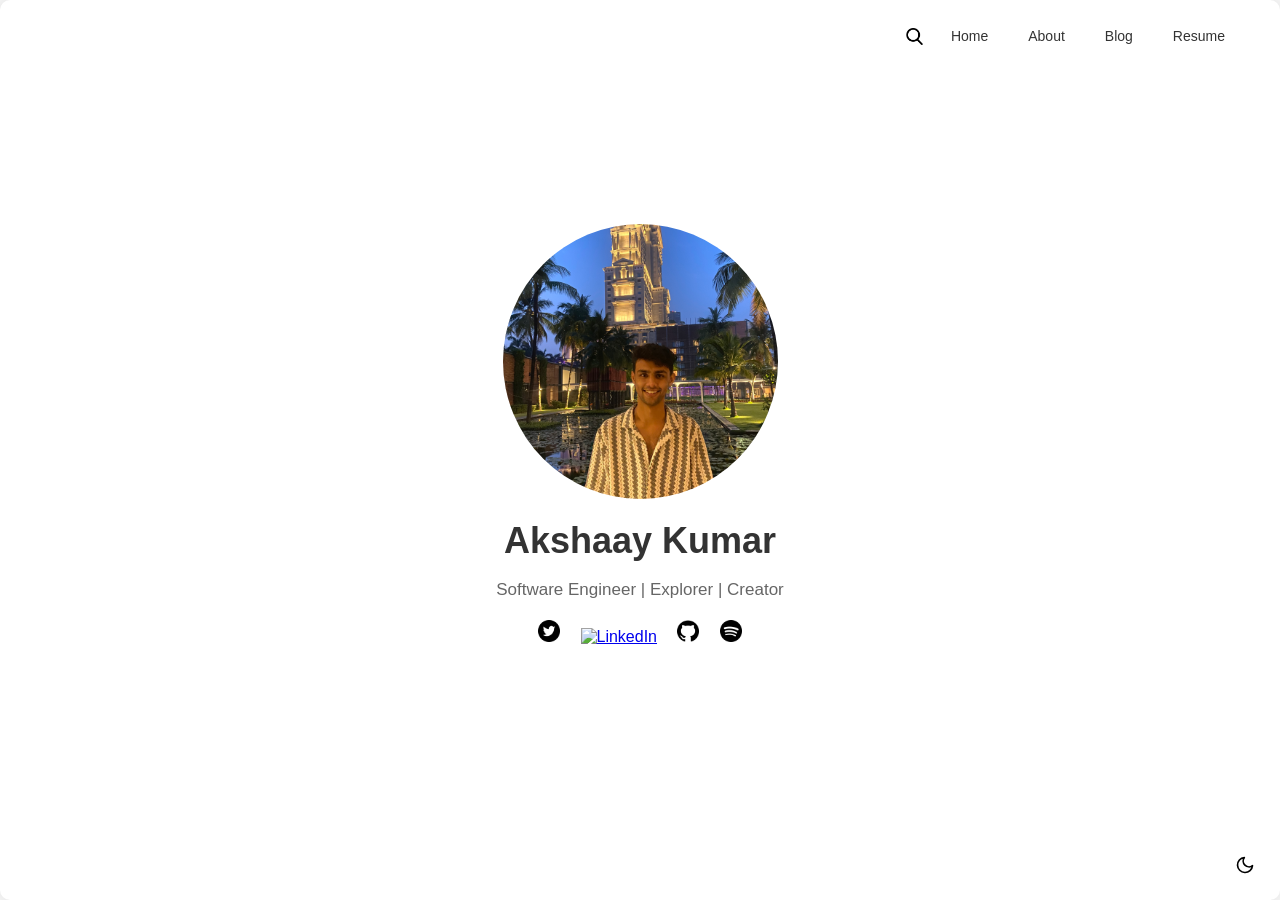
==== index.html @ 173fdc9d "Reorganized website with proper directory structure and separated CSS/JS files" ====
<!DOCTYPE html>
<html lang="en">
<head>
    <meta charset="UTF-8">
    <meta name="viewport" content="width=device-width, initial-scale=1.0">
    <title>Akshaay Kumar</title>
    <link rel="icon" href="assets/images/tree_1.png" type="image/png">
    <link rel="stylesheet" href="assets/css/main.css">
</head>
<body>
    <div class="container">
        <div class="top-right-container">
            <div class="search-box">
                <form onsubmit="return false;">
                    <input type="text" id="search-input" placeholder="Search...">
                    <button onclick="searchContent()">Search</button>
                </form>
            </div>
            <img src="assets/images/search.png" class="search-icon" onclick="toggleSearch()" alt="Search">
            <div class="links">
                <a href="index.html">Home</a>
                <a href="about.html">About</a>
                <a href="blog.html">Blog</a>
                <a href="resume.html">Resume</a>
            </div>
        </div>
        
        <img src="assets/images/profile_2.jpg" alt="Akshaay Kumar" class="profile-pic">
        <h1>Akshaay Kumar</h1>
        <p>Software Engineer | Explorer | Creator</p>
        
        <div class="social-icons">
            <a href="https://twitter.com" target="_blank"><img src="assets/images/twitter_1.png" alt="Twitter"></a>
            <a href="https://linkedin.com" target="_blank"><img src="assets/images/linkedin.png" alt="LinkedIn"></a>
            <a href="https://github.com" target="_blank"><img src="assets/images/github.png" alt="GitHub"></a>
            <a href="https://spotify.com" target="_blank"><img src="assets/images/spotify.png" alt="Spotify"></a>
        </div>
        
        <button class="mode-toggle" aria-label="Toggle dark/light mode">
            <svg class="sun" xmlns="http://www.w3.org/2000/svg" width="24" height="24" viewBox="0 0 24 24" fill="none" stroke="currentColor" stroke-width="2" stroke-linecap="round" stroke-linejoin="round">
                <circle cx="12" cy="12" r="5"></circle>
                <line x1="12" y1="1" x2="12" y2="3"></line>
                <line x1="12" y1="21" x2="12" y2="23"></line>
                <line x1="4.22" y1="4.22" x2="5.64" y2="5.64"></line>
                <line x1="18.36" y1="18.36" x2="19.78" y2="19.78"></line>
                <line x1="1" y1="12" x2="3" y2="12"></line>
                <line x1="21" y1="12" x2="23" y2="12"></line>
                <line x1="4.22" y1="19.78" x2="5.64" y2="18.36"></line>
                <line x1="18.36" y1="5.64" x2="19.78" y2="4.22"></line>
            </svg>
            <svg class="moon" xmlns="http://www.w3.org/2000/svg" width="24" height="24" viewBox="0 0 24 24" fill="none" stroke="currentColor" stroke-width="2" stroke-linecap="round" stroke-linejoin="round">
                <path d="M21 12.79A9 9 0 1 1 11.21 3 7 7 0 0 0 21 12.79z"></path>
            </svg>
        </button>
    </div>

    <script src="assets/js/main/main.js"></script>
</body>
</html>
---- assets/css/main.css ----
body {
    font-family: Arial, sans-serif;
    background-color: #f7f7f7;
    color: #333;
    margin: 0;
    padding: 0;
    display: flex;
    align-items: center;
    justify-content: center;
    height: 100vh;
    width: 100vw;
    overflow: hidden;
    transition: background-color 0.3s, color 0.3s;
}

.container {
    text-align: center;
    background-color: white;
    padding: 40px;
    border-radius: 10px;
    box-shadow: 0 0 15px rgba(0, 0, 0, 0.1);
    width: 100%;
    height: 100%;
    display: flex;
    flex-direction: column;
    align-items: center;
    justify-content: center;
    box-sizing: border-box;
    position: relative;
    transition: background-color 0.3s, color 0.3s;
}

.profile-pic {
    width: 275px;
    height: 275px;
    border-radius: 50%;
    object-fit: cover;
    margin-bottom: 20px;
    transition: transform 0.3s;
}

.profile-pic:hover {
    transform: scale(1.1);
}

h1 {
    font-size: 36px;
    color: #333;
    margin: 1px 0;
    font-weight: bold;
}

p {
    font-size: 17px;
    color: #666;
    margin-bottom: 20px;
}

.social-icons {
    margin-bottom: 30px;
}

.social-icons img {
    width: 22px;
    height: 22px;
    margin: 0 8px;
    cursor: pointer;
    transition: filter 0.3s;
}

.social-icons img:active {
    filter: hue-rotate(180deg) saturate(300%) brightness(0.7);
}

.top-right-container {
    position: absolute;
    top: 20px;
    right: 20px;
    display: flex;
    align-items: center;
}

.search-box {
    position: relative;
    display: none;
    align-items: center;
    transition: width 0.3s ease;
}

.search-box input[type="text"] {
    font-size: 14px;
    padding: 8px 12px;
    border: 1px solid #ccc;
    border-radius: 5px;
    width: 200px;
    box-shadow: 0 0 5px rgba(0, 0, 0, 0.2);
    transition: transform 0.3s ease;
}

.search-box button {
    padding: 8px 10px;
    font-size: 14px;
    cursor: pointer;
    border: 1px solid #ccc;
    border-radius: 5px;
    margin-left: 5px;
    background-color: #f7f7f7;
}

.search-icon {
    cursor: pointer;
    margin-right: 8px;
    width: 17px;
    height: 17px;
    transition: transform 0.3s ease, filter 0.3s ease;
}

.search-icon:hover {
    transform: scale(1.2);
    filter: brightness(0.8);
}

.links {
    display: flex;
    align-items: center;
    margin-right: 15px;
}

.links a {
    font-size: 14px;
    color: #333;
    text-decoration: none;
    margin: 0 8px;
    padding: 8px 12px;
    border-radius: 5px;
    position: relative;
    transition: color 0.3s;
}

.links a::after {
    content: '';
    position: absolute;
    width: 0;
    height: 3px;
    display: block;
    margin-top: 5px;
    right: 0;
    background: rgb(0, 128, 85);
    transition: width 0.3s ease;
}

.links a:hover::after {
    width: 100%;
    left: 0;
    background: rgb(0, 113, 128);
}

.mode-toggle {
    width: 30px;
    height: 30px;
    cursor: pointer;
    background-color: transparent;
    border: none;
    padding: 0;
    display: flex;
    align-items: center;
    justify-content: center;
    position: absolute;
    bottom: 20px;
    right: 20px;
    transition: transform 0.3s ease;
}

.mode-toggle:hover {
    transform: scale(1.1);
}

.mode-toggle svg {
    width: 20px;
    height: 20px;
}

.dark-mode .mode-toggle .sun {
    display: block;
}

.dark-mode .mode-toggle .moon {
    display: none;
}

.mode-toggle .sun {
    display: none;
}

.mode-toggle .moon {
    display: block;
}

.dark-mode {
    background-color: #333;
    color: #f7f7f7;
}

.dark-mode .container {
    background-color: #444;
    color: #f7f7f7;
}

.dark-mode h1 {
    color: white;
}

.dark-mode .links a {
    color: #f7f7f7;
}

.dark-mode .social-icons img {
    filter: invert(100%);
}

.highlight {
    background-color: yellow;
}
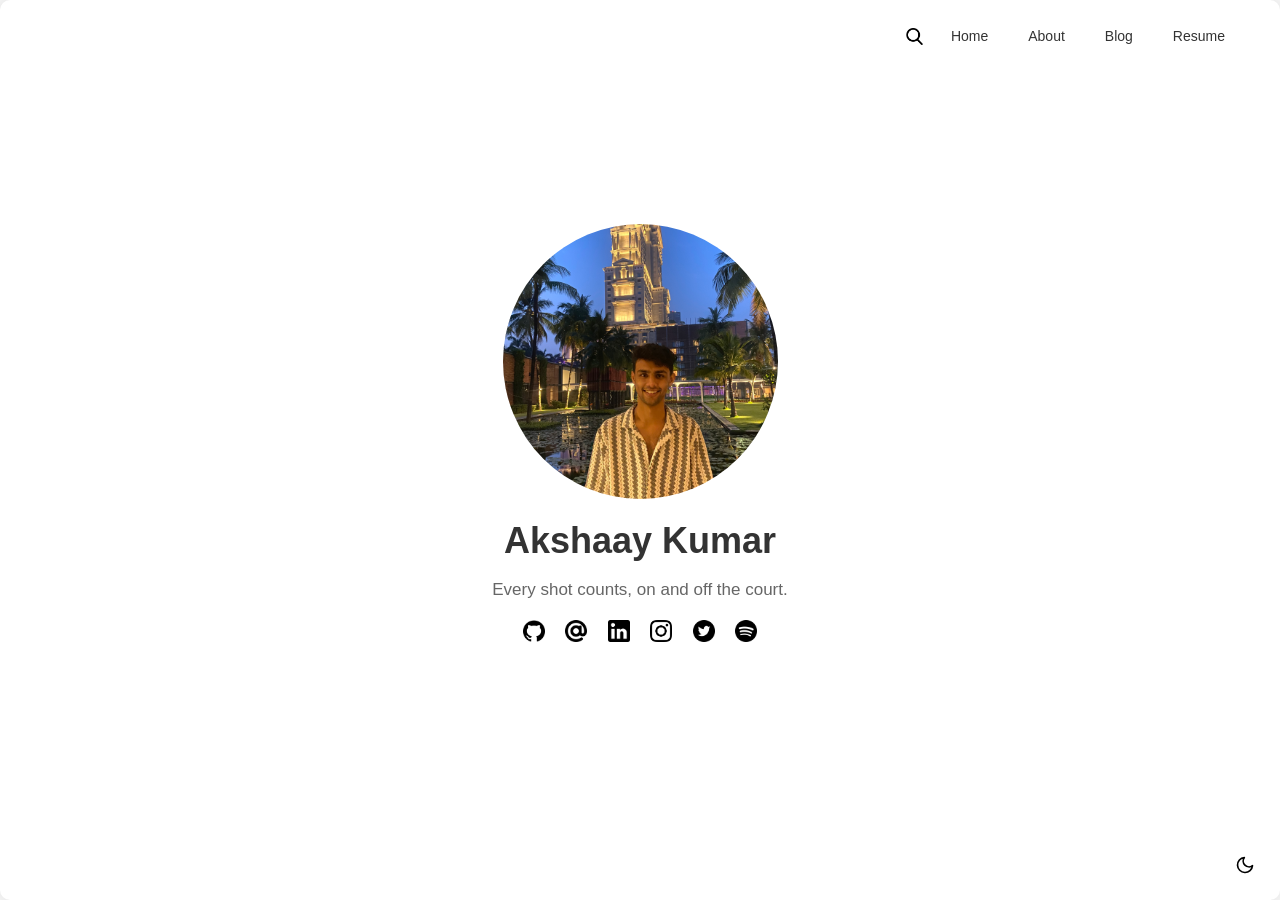
==== commit 69a18464: "Update website with new styling and content" ====
--- a/index.html
+++ b/index.html
@@ -1,60 +1,62 @@
-<!DOCTYPE html>
-<html lang="en">
-<head>
-    <meta charset="UTF-8">
-    <meta name="viewport" content="width=device-width, initial-scale=1.0">
-    <title>Akshaay Kumar</title>
-    <link rel="icon" href="assets/images/tree_1.png" type="image/png">
-    <link rel="stylesheet" href="assets/css/main.css">
-</head>
-<body>
-    <div class="container">
-        <div class="top-right-container">
-            <div class="search-box">
-                <form onsubmit="return false;">
-                    <input type="text" id="search-input" placeholder="Search...">
-                    <button onclick="searchContent()">Search</button>
-                </form>
-            </div>
-            <img src="assets/images/search.png" class="search-icon" onclick="toggleSearch()" alt="Search">
-            <div class="links">
-                <a href="index.html">Home</a>
-                <a href="about.html">About</a>
-                <a href="blog.html">Blog</a>
-                <a href="resume.html">Resume</a>
-            </div>
-        </div>
-        
-        <img src="assets/images/profile_2.jpg" alt="Akshaay Kumar" class="profile-pic">
-        <h1>Akshaay Kumar</h1>
-        <p>Software Engineer | Explorer | Creator</p>
-        
-        <div class="social-icons">
-            <a href="https://twitter.com" target="_blank"><img src="assets/images/twitter_1.png" alt="Twitter"></a>
-            <a href="https://linkedin.com" target="_blank"><img src="assets/images/linkedin.png" alt="LinkedIn"></a>
-            <a href="https://github.com" target="_blank"><img src="assets/images/github.png" alt="GitHub"></a>
-            <a href="https://spotify.com" target="_blank"><img src="assets/images/spotify.png" alt="Spotify"></a>
-        </div>
-        
-        <button class="mode-toggle" aria-label="Toggle dark/light mode">
-            <svg class="sun" xmlns="http://www.w3.org/2000/svg" width="24" height="24" viewBox="0 0 24 24" fill="none" stroke="currentColor" stroke-width="2" stroke-linecap="round" stroke-linejoin="round">
-                <circle cx="12" cy="12" r="5"></circle>
-                <line x1="12" y1="1" x2="12" y2="3"></line>
-                <line x1="12" y1="21" x2="12" y2="23"></line>
-                <line x1="4.22" y1="4.22" x2="5.64" y2="5.64"></line>
-                <line x1="18.36" y1="18.36" x2="19.78" y2="19.78"></line>
-                <line x1="1" y1="12" x2="3" y2="12"></line>
-                <line x1="21" y1="12" x2="23" y2="12"></line>
-                <line x1="4.22" y1="19.78" x2="5.64" y2="18.36"></line>
-                <line x1="18.36" y1="5.64" x2="19.78" y2="4.22"></line>
-            </svg>
-            <svg class="moon" xmlns="http://www.w3.org/2000/svg" width="24" height="24" viewBox="0 0 24 24" fill="none" stroke="currentColor" stroke-width="2" stroke-linecap="round" stroke-linejoin="round">
-                <path d="M21 12.79A9 9 0 1 1 11.21 3 7 7 0 0 0 21 12.79z"></path>
-            </svg>
-        </button>
-    </div>
-
-    <script src="assets/js/main/main.js"></script>
-</body>
-</html>
+<!DOCTYPE html>
+<html lang="en">
+<head>
+    <meta charset="UTF-8">
+    <meta name="viewport" content="width=device-width, initial-scale=1.0">
+    <title>Akshaay Kumar</title>
+    <link rel="icon" href="assets/images/tree_1.png" type="image/png">
+    <link rel="stylesheet" href="assets/css/main.css">
+</head>
+<body>
+    <div class="container">
+        <div class="top-right-container">
+            <div class="search-box">
+                <form onsubmit="return false;">
+                    <input type="text" id="search-input" placeholder="Search...">
+                    <button onclick="searchContent()">Search</button>
+                </form>
+            </div>
+            <img src="assets/images/search.png" class="search-icon" onclick="toggleSearch()" alt="Search">
+            <div class="links">
+                <a href="index.html">Home</a>
+                <a href="about.html">About</a>
+                <a href="blog.html">Blog</a>
+                <a href="resume.html">Resume</a>
+            </div>
+        </div>
+        
+        <img src="assets/images/profile_2.jpg" alt="Akshaay Kumar" class="profile-pic">
+        <h1>Akshaay Kumar</h1>
+        <p>Every shot counts, on and off the court.</p>
+        
+        <div class="social-icons">
+            <a href="https://github.com/Akshaay1" target="_blank"><img src="assets/images/github.png" alt="GitHub"></a>
+            <a href="mailto:akshay1234avi@gmail.com"><img src="assets/images/at.png" alt="Email"></a>
+            <a href="https://www.linkedin.com/in/akshaay-kumar/" target="_blank"><img src="assets/images/linkedin-logo.png" alt="LinkedIn"></a>
+            <a href="https://www.instagram.com/akshaay__1/" target="_blank"><img src="assets/images/ig.png" alt="Instagram"></a>
+            <a href="https://x.com/Akshaay520938" target="_blank"><img src="assets/images/twitter_1.png" alt="Twitter"></a>
+            <a href="https://open.spotify.com/playlist/3AGcyWmyR998opRzUDGKtK?si=bf96e6f54e6a4144" target="_blank"><img src="assets/images/spotify.png" alt="Spotify"></a>
+        </div>
+        
+        <button class="mode-toggle" aria-label="Toggle dark/light mode">
+            <svg class="sun" xmlns="http://www.w3.org/2000/svg" width="24" height="24" viewBox="0 0 24 24" fill="none" stroke="currentColor" stroke-width="2" stroke-linecap="round" stroke-linejoin="round">
+                <circle cx="12" cy="12" r="5"></circle>
+                <line x1="12" y1="1" x2="12" y2="3"></line>
+                <line x1="12" y1="21" x2="12" y2="23"></line>
+                <line x1="4.22" y1="4.22" x2="5.64" y2="5.64"></line>
+                <line x1="18.36" y1="18.36" x2="19.78" y2="19.78"></line>
+                <line x1="1" y1="12" x2="3" y2="12"></line>
+                <line x1="21" y1="12" x2="23" y2="12"></line>
+                <line x1="4.22" y1="19.78" x2="5.64" y2="18.36"></line>
+                <line x1="18.36" y1="5.64" x2="19.78" y2="4.22"></line>
+            </svg>
+            <svg class="moon" xmlns="http://www.w3.org/2000/svg" width="24" height="24" viewBox="0 0 24 24" fill="none" stroke="currentColor" stroke-width="2" stroke-linecap="round" stroke-linejoin="round">
+                <path d="M21 12.79A9 9 0 1 1 11.21 3 7 7 0 0 0 21 12.79z"></path>
+            </svg>
+        </button>
+    </div>
+
+    <script src="assets/js/main/main.js"></script>
+</body>
+</html>
  
--- a/assets/css/main.css
+++ b/assets/css/main.css
@@ -197,12 +197,12 @@
 }
 
 .dark-mode {
-    background-color: #333;
+    background-color: #1a1a2e;
     color: #f7f7f7;
 }
 
 .dark-mode .container {
-    background-color: #444;
+    background-color: rgba(36, 36, 93, 0.7);
     color: #f7f7f7;
 }
 
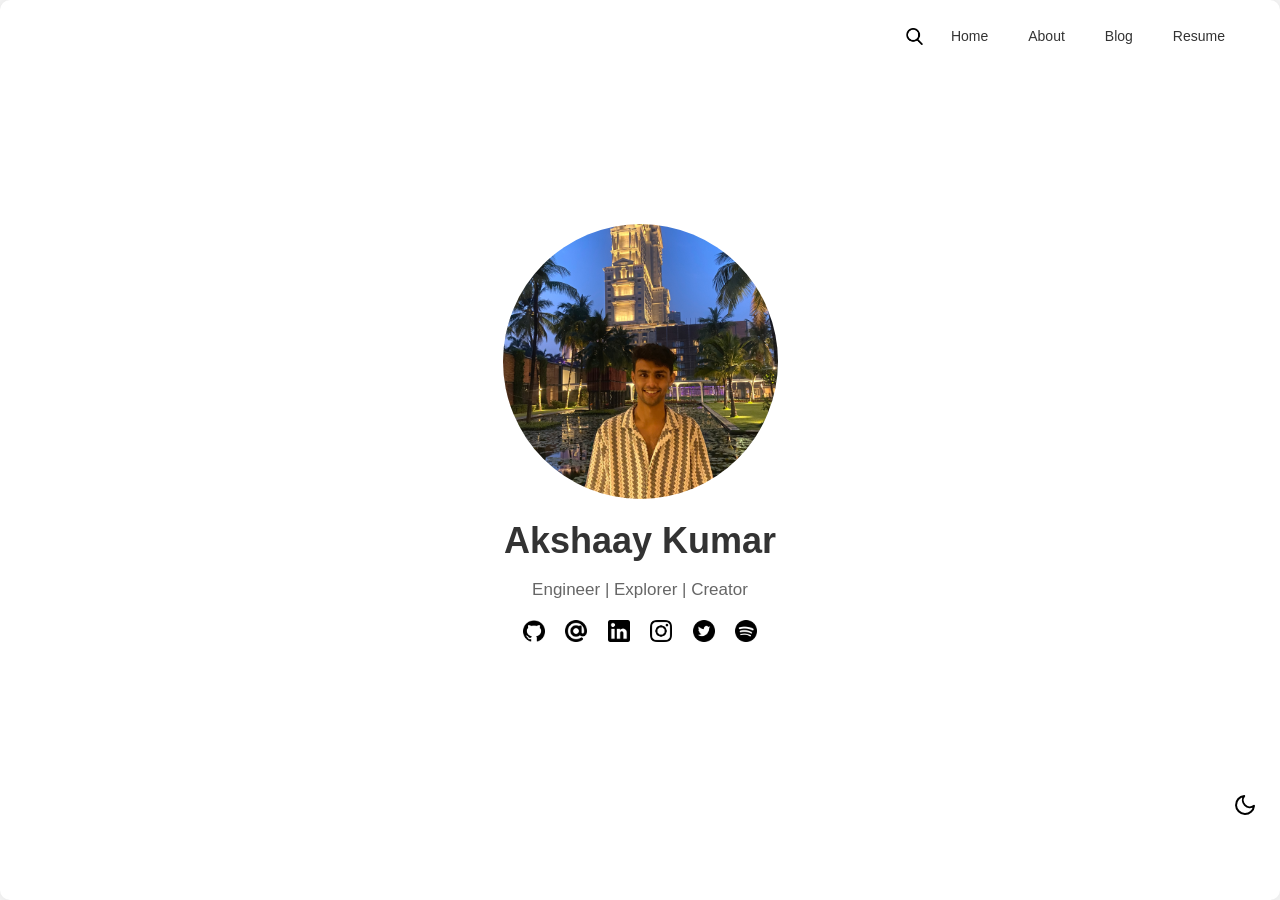
==== commit 9e97e17f: "Updated mode toggle button in index.html to match about.html and fixed CSS styling" ====
--- a/index.html
+++ b/index.html
@@ -27,7 +27,7 @@
         
         <img src="assets/images/profile_2.jpg" alt="Akshaay Kumar" class="profile-pic">
         <h1>Akshaay Kumar</h1>
-        <p>Every shot counts, on and off the court.</p>
+        <p>Engineer | Explorer | Creator</p>
         
         <div class="social-icons">
             <a href="https://github.com/Akshaay1" target="_blank"><img src="assets/images/github.png" alt="GitHub"></a>
@@ -39,6 +39,9 @@
         </div>
         
         <button class="mode-toggle" aria-label="Toggle dark/light mode">
+            <svg class="moon" xmlns="http://www.w3.org/2000/svg" width="24" height="24" viewBox="0 0 24 24" fill="none" stroke="currentColor" stroke-width="2" stroke-linecap="round" stroke-linejoin="round">
+                <path d="M21 12.79A9 9 0 1 1 11.21 3 7 7 0 0 0 21 12.79z"></path>
+            </svg>
             <svg class="sun" xmlns="http://www.w3.org/2000/svg" width="24" height="24" viewBox="0 0 24 24" fill="none" stroke="currentColor" stroke-width="2" stroke-linecap="round" stroke-linejoin="round">
                 <circle cx="12" cy="12" r="5"></circle>
                 <line x1="12" y1="1" x2="12" y2="3"></line>
@@ -50,9 +53,6 @@
                 <line x1="4.22" y1="19.78" x2="5.64" y2="18.36"></line>
                 <line x1="18.36" y1="5.64" x2="19.78" y2="4.22"></line>
             </svg>
-            <svg class="moon" xmlns="http://www.w3.org/2000/svg" width="24" height="24" viewBox="0 0 24 24" fill="none" stroke="currentColor" stroke-width="2" stroke-linecap="round" stroke-linejoin="round">
-                <path d="M21 12.79A9 9 0 1 1 11.21 3 7 7 0 0 0 21 12.79z"></path>
-            </svg>
         </button>
     </div>
 
--- a/assets/css/main.css
+++ b/assets/css/main.css
@@ -165,10 +165,11 @@
     display: flex;
     align-items: center;
     justify-content: center;
-    position: absolute;
-    bottom: 20px;
+    position: fixed;
+    bottom: 80px;
     right: 20px;
     transition: transform 0.3s ease;
+    z-index: 200;
 }
 
 .mode-toggle:hover {
@@ -176,8 +177,8 @@
 }
 
 .mode-toggle svg {
-    width: 20px;
-    height: 20px;
+    width: 24px;
+    height: 24px;
 }
 
 .dark-mode .mode-toggle .sun {
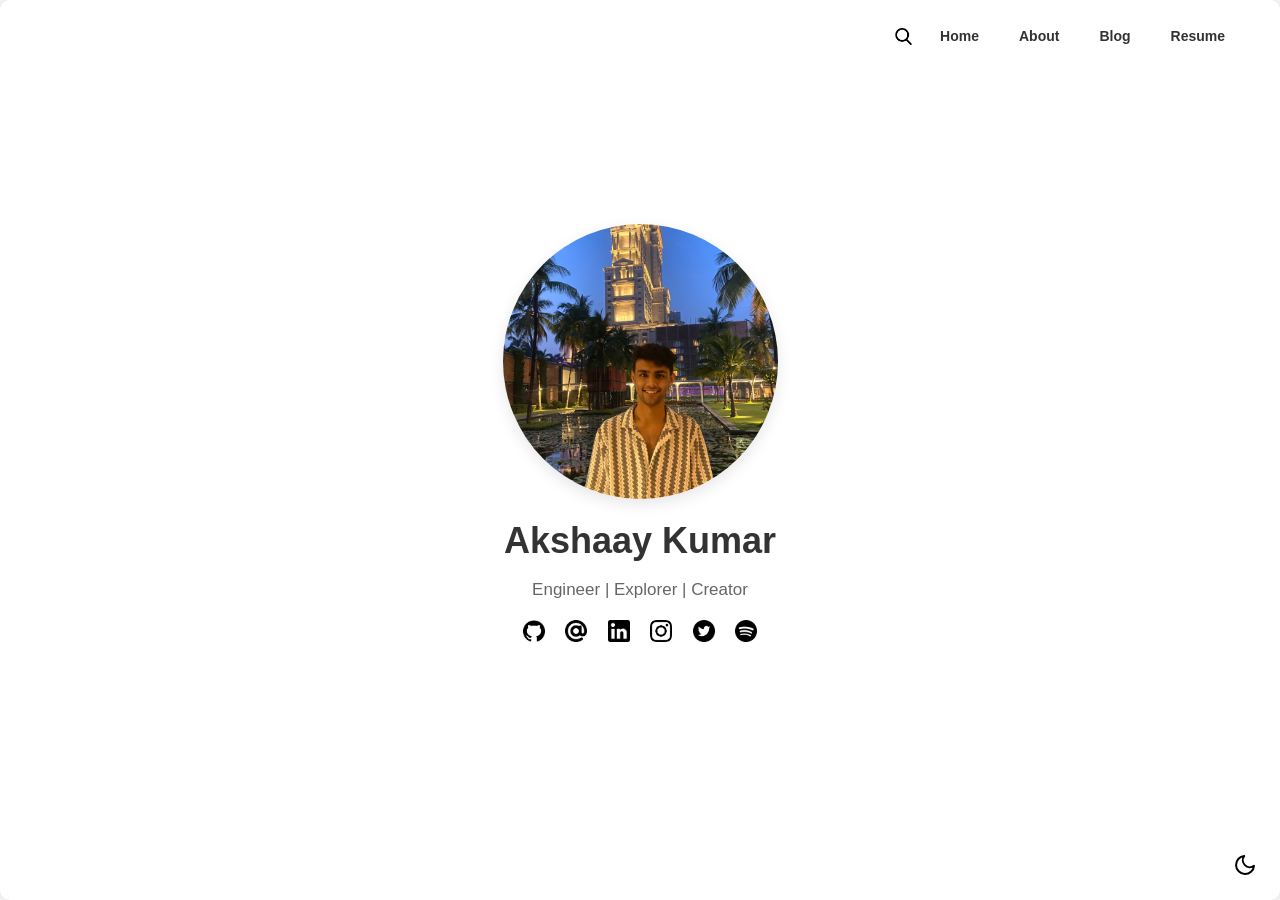
==== commit a03028eb: "Add interactive fun section with basketball game, update resume links to Google Drive, and clean up " ====
--- a/index.html
+++ b/index.html
@@ -21,7 +21,7 @@
                 <a href="index.html">Home</a>
                 <a href="about.html">About</a>
                 <a href="blog.html">Blog</a>
-                <a href="resume.html">Resume</a>
+                <a href="https://drive.google.com/file/d/1EkOvN1kp0WNBjv0qwc8aevnZOMot4TyZ/view?usp=sharing" target="_blank">Resume</a>
             </div>
         </div>
         
--- a/assets/css/main.css
+++ b/assets/css/main.css
@@ -36,11 +36,14 @@
     border-radius: 50%;
     object-fit: cover;
     margin-bottom: 20px;
-    transition: transform 0.3s;
+    transition: transform 0.3s, box-shadow 0.3s;
+    box-shadow: 0 5px 15px rgba(0, 0, 0, 0.1);
+    cursor: pointer;
 }
 
 .profile-pic:hover {
-    transform: scale(1.1);
+    transform: translateY(-10px);
+    box-shadow: 0 10px 25px rgba(0, 191, 255, 0.4);
 }
 
 h1 {
@@ -135,6 +138,7 @@
     border-radius: 5px;
     position: relative;
     transition: color 0.3s;
+    font-weight: bold;
 }
 
 .links a::after {
@@ -145,14 +149,13 @@
     display: block;
     margin-top: 5px;
     right: 0;
-    background: rgb(0, 128, 85);
+    background: #00bfff;
     transition: width 0.3s ease;
 }
 
 .links a:hover::after {
     width: 100%;
     left: 0;
-    background: rgb(0, 113, 128);
 }
 
 .mode-toggle {
@@ -166,7 +169,7 @@
     align-items: center;
     justify-content: center;
     position: fixed;
-    bottom: 80px;
+    bottom: 20px;
     right: 20px;
     transition: transform 0.3s ease;
     z-index: 200;
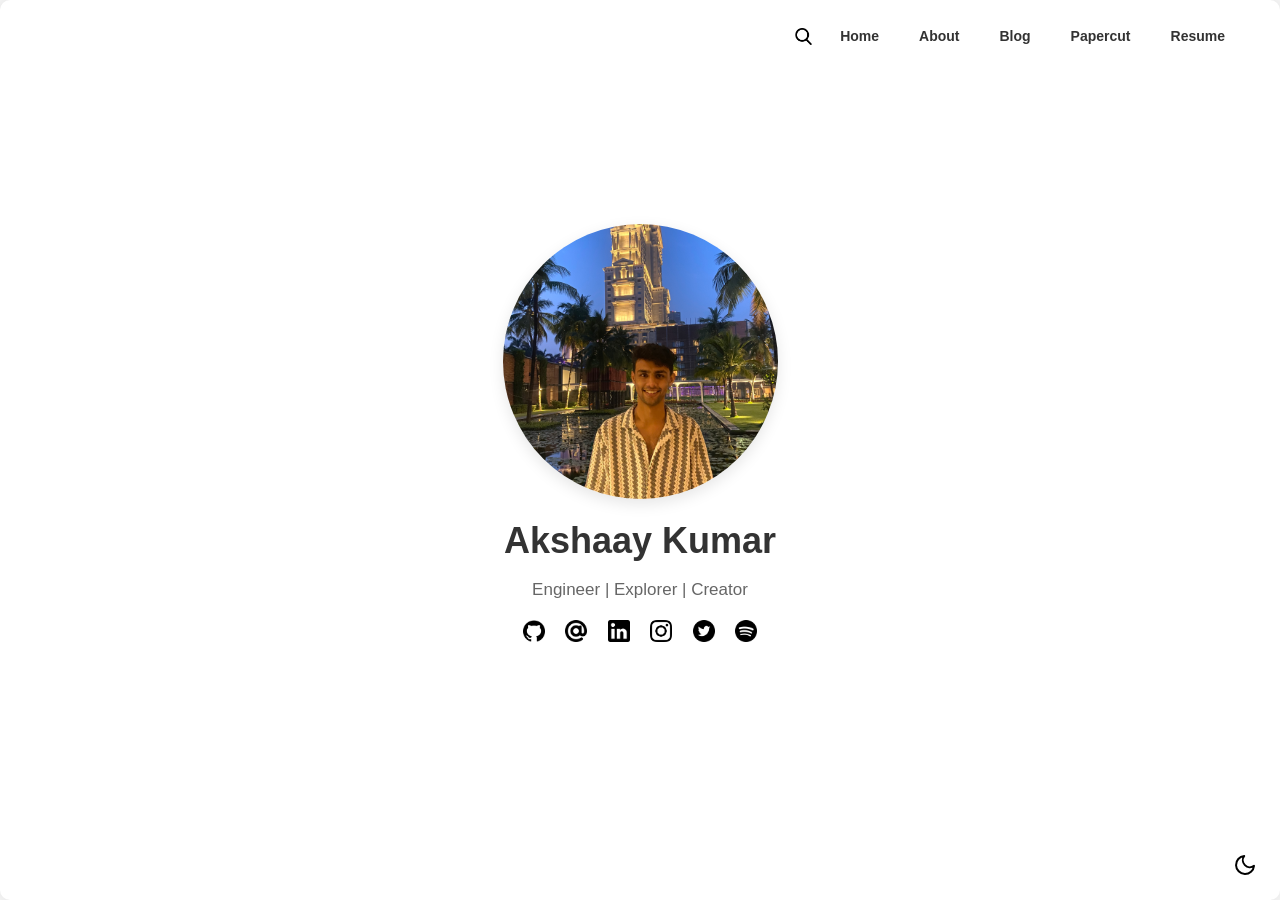
==== commit 9a000c2b: "Add Papercut to nav; ship updated Papercut page (links + Ideas & Reviews)" ====
--- a/index.html
+++ b/index.html
@@ -21,6 +21,7 @@
                 <a href="index.html">Home</a>
                 <a href="about.html">About</a>
                 <a href="blog.html">Blog</a>
+                <a href="papercut/index.html">Papercut</a>
                 <a href="https://drive.google.com/file/d/1EkOvN1kp0WNBjv0qwc8aevnZOMot4TyZ/view?usp=sharing" target="_blank">Resume</a>
             </div>
         </div>
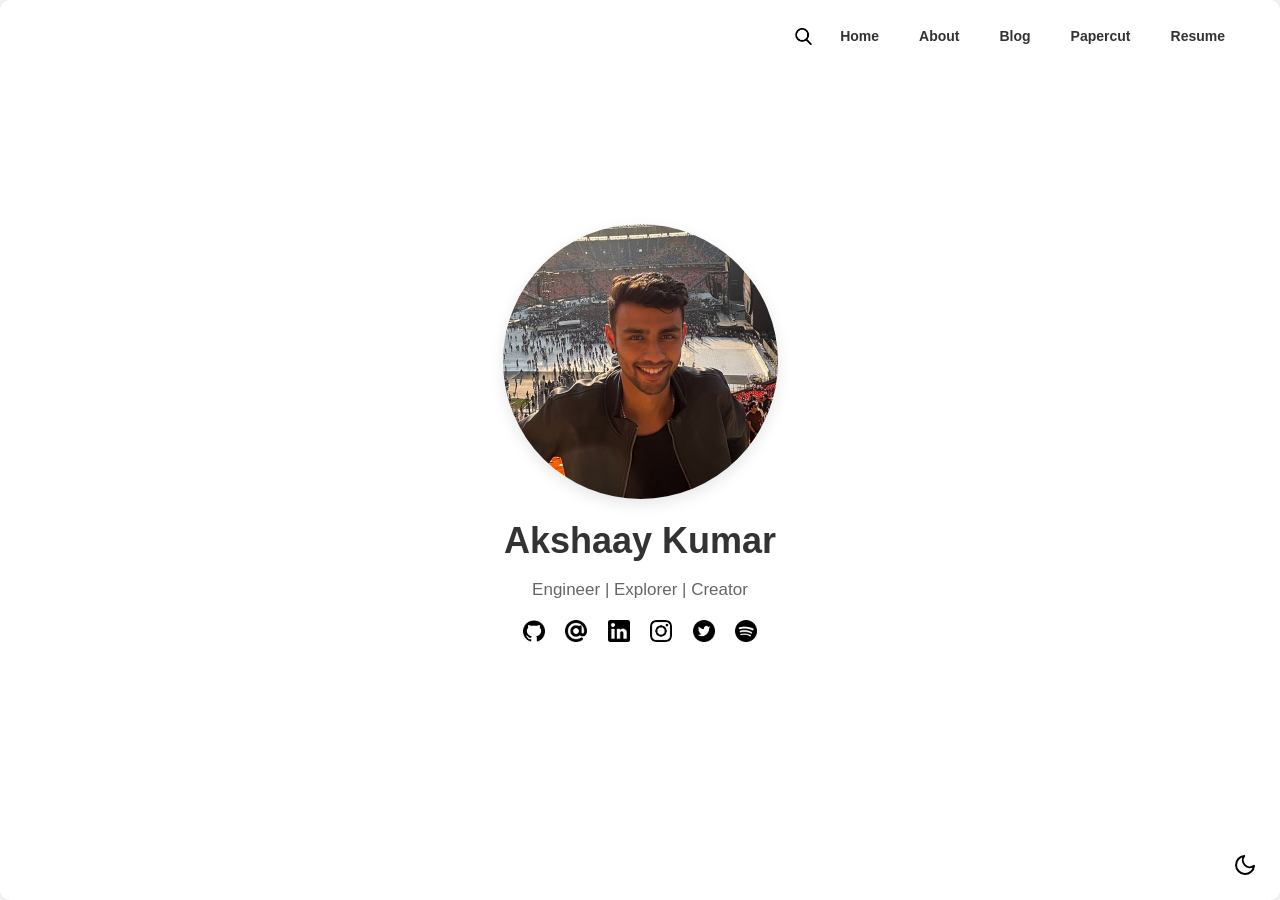
==== commit a83df46d: "Update homepage profile photo" ====
--- a/index.html
+++ b/index.html
@@ -26,7 +26,7 @@
             </div>
         </div>
         
-        <img src="assets/images/profile_2.jpg" alt="Akshaay Kumar" class="profile-pic">
+        <img src="assets/images/profile_stadium.jpg" alt="Akshaay Kumar" class="profile-pic">
         <h1>Akshaay Kumar</h1>
         <p>Engineer | Explorer | Creator</p>
         
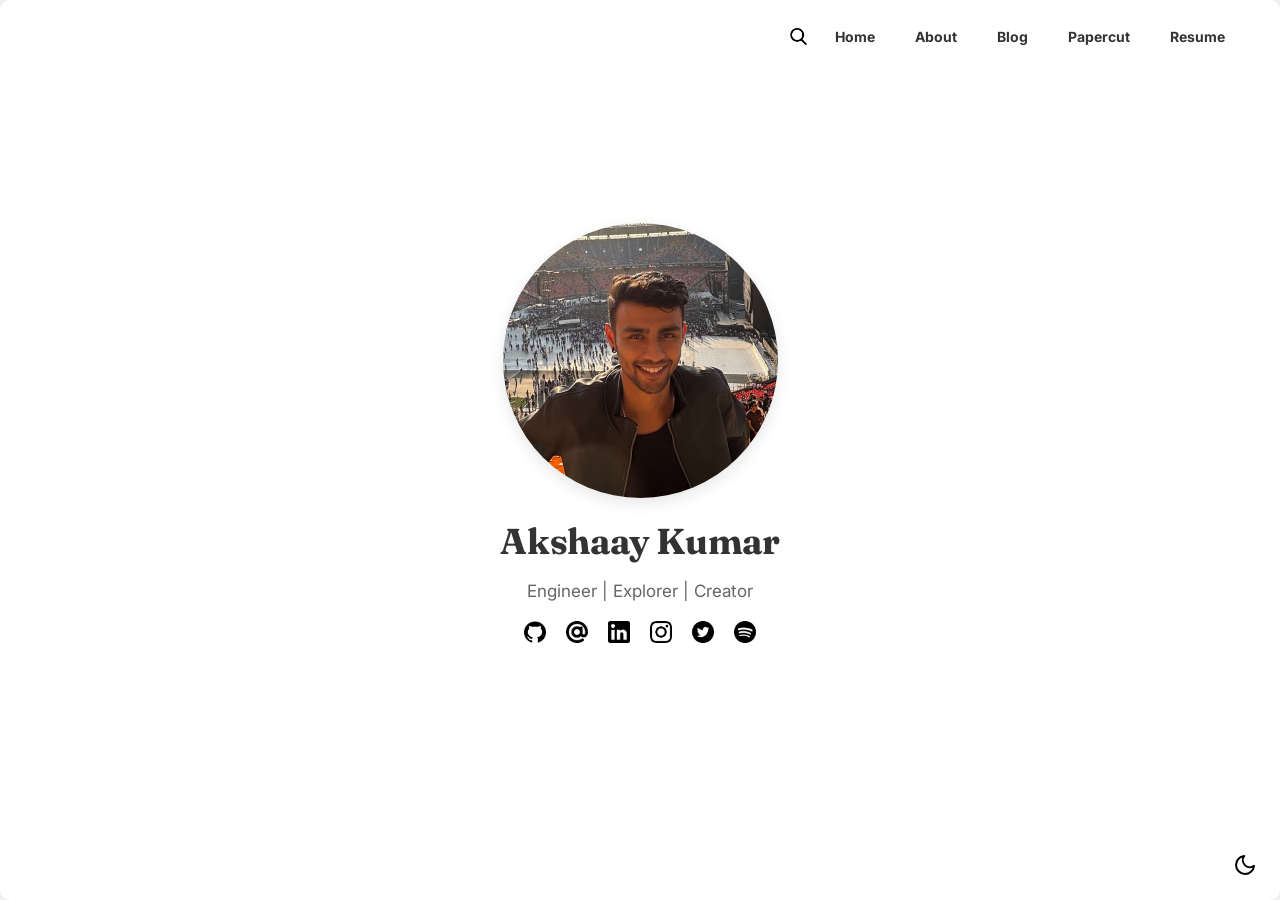
==== commit 03e4778e: "Open the basketball net (no more closed cone); add working site-wide search with ranked results + ju" ====
--- a/index.html
+++ b/index.html
@@ -12,11 +12,12 @@
         <div class="top-right-container">
             <div class="search-box">
                 <form onsubmit="return false;">
-                    <input type="text" id="search-input" placeholder="Search...">
-                    <button onclick="searchContent()">Search</button>
+                    <input type="text" id="search-input" placeholder="Search the site..." autocomplete="off">
+                    <button type="submit">Search</button>
                 </form>
+                <div id="search-results" class="search-results"></div>
             </div>
-            <img src="assets/images/search.png" class="search-icon" onclick="toggleSearch()" alt="Search">
+            <img src="assets/images/search.png" class="search-icon" alt="Search">
             <div class="links">
                 <a href="index.html">Home</a>
                 <a href="about.html">About</a>
--- a/assets/css/main.css
+++ b/assets/css/main.css
@@ -1,5 +1,17 @@
+@import url('https://fonts.googleapis.com/css2?family=Fraunces:opsz,wght@9..144,400;9..144,500;9..144,600&family=Inter:wght@400;500;600;700&display=swap');
+:root{
+  --sans:"Inter",-apple-system,BlinkMacSystemFont,"Segoe UI",Roboto,Arial,sans-serif;
+  --serif:"Fraunces",Georgia,"Times New Roman",serif;
+  --accent:#b9762a;
+  --accent-strong:#9c621d;
+  --accent-soft:rgba(185,118,42,0.14);
+}
+.dark-mode{--accent:#e0a94e;--accent-strong:#eab866;--accent-soft:rgba(224,169,78,0.16);}
+h1,h2,h3,.card h2,.game-section h2{font-family:var(--serif);font-weight:600;letter-spacing:-0.01em;}
+body{-webkit-font-smoothing:antialiased;text-rendering:optimizeLegibility;}
+
 body {
-    font-family: Arial, sans-serif;
+    font-family: var(--sans);
     background-color: #f7f7f7;
     color: #333;
     margin: 0;
@@ -43,7 +55,7 @@
 
 .profile-pic:hover {
     transform: translateY(-10px);
-    box-shadow: 0 10px 25px rgba(0, 191, 255, 0.4);
+    box-shadow: 0 10px 25px rgba(0,0,0,0.14);
 }
 
 h1 {
@@ -89,6 +101,60 @@
     align-items: center;
     transition: width 0.3s ease;
 }
+
+/* Site-wide search results dropdown */
+.search-results {
+    position: absolute;
+    top: 46px;
+    left: 0;
+    right: 0;
+    background: #fff;
+    border: 1px solid #e4e4e2;
+    border-radius: 10px;
+    box-shadow: 0 14px 34px rgba(0,0,0,0.14);
+    overflow: hidden auto;
+    max-height: 340px;
+    z-index: 60;
+    display: none;
+    text-align: left;
+}
+.search-results.show { display: block; }
+.sr-item {
+    display: block;
+    padding: 11px 15px;
+    border-bottom: 1px solid #f1f1ef;
+    text-decoration: none;
+    cursor: pointer;
+}
+.sr-item:last-child { border-bottom: none; }
+.sr-item:hover, .sr-item:focus { background: #faf6f0; }
+.sr-label {
+    font-family: var(--sans);
+    font-weight: 700;
+    font-size: 12px;
+    letter-spacing: .06em;
+    text-transform: uppercase;
+    color: var(--accent);
+}
+.sr-snip {
+    font-family: var(--sans);
+    font-size: 13px;
+    line-height: 1.45;
+    color: #555;
+    margin-top: 4px;
+}
+.sr-snip mark { background: rgba(185,118,42,0.22); color: inherit; padding: 0 1px; border-radius: 2px; }
+.sr-empty {
+    padding: 13px 15px;
+    font-family: var(--sans);
+    font-size: 13px;
+    color: #8a8a90;
+}
+.dark-mode .search-results { background: #1c1c1e; border-color: #2e2e33; box-shadow: 0 14px 34px rgba(0,0,0,0.5); }
+.dark-mode .sr-item { border-color: rgba(255,255,255,0.06); }
+.dark-mode .sr-item:hover, .dark-mode .sr-item:focus { background: rgba(255,255,255,0.05); }
+.dark-mode .sr-snip { color: #b0b0b8; }
+.dark-mode .sr-snip mark { background: rgba(224,169,78,0.28); }
 
 .search-box input[type="text"] {
     font-size: 14px;
@@ -149,7 +215,7 @@
     display: block;
     margin-top: 5px;
     right: 0;
-    background: #00bfff;
+    background: var(--accent);
     transition: width 0.3s ease;
 }
 
@@ -201,12 +267,12 @@
 }
 
 .dark-mode {
-    background-color: #1a1a2e;
+    background-color: #18181b;
     color: #f7f7f7;
 }
 
 .dark-mode .container {
-    background-color: rgba(36, 36, 93, 0.7);
+    background-color: rgba(255,255,255,0.05);
     color: #f7f7f7;
 }
 
